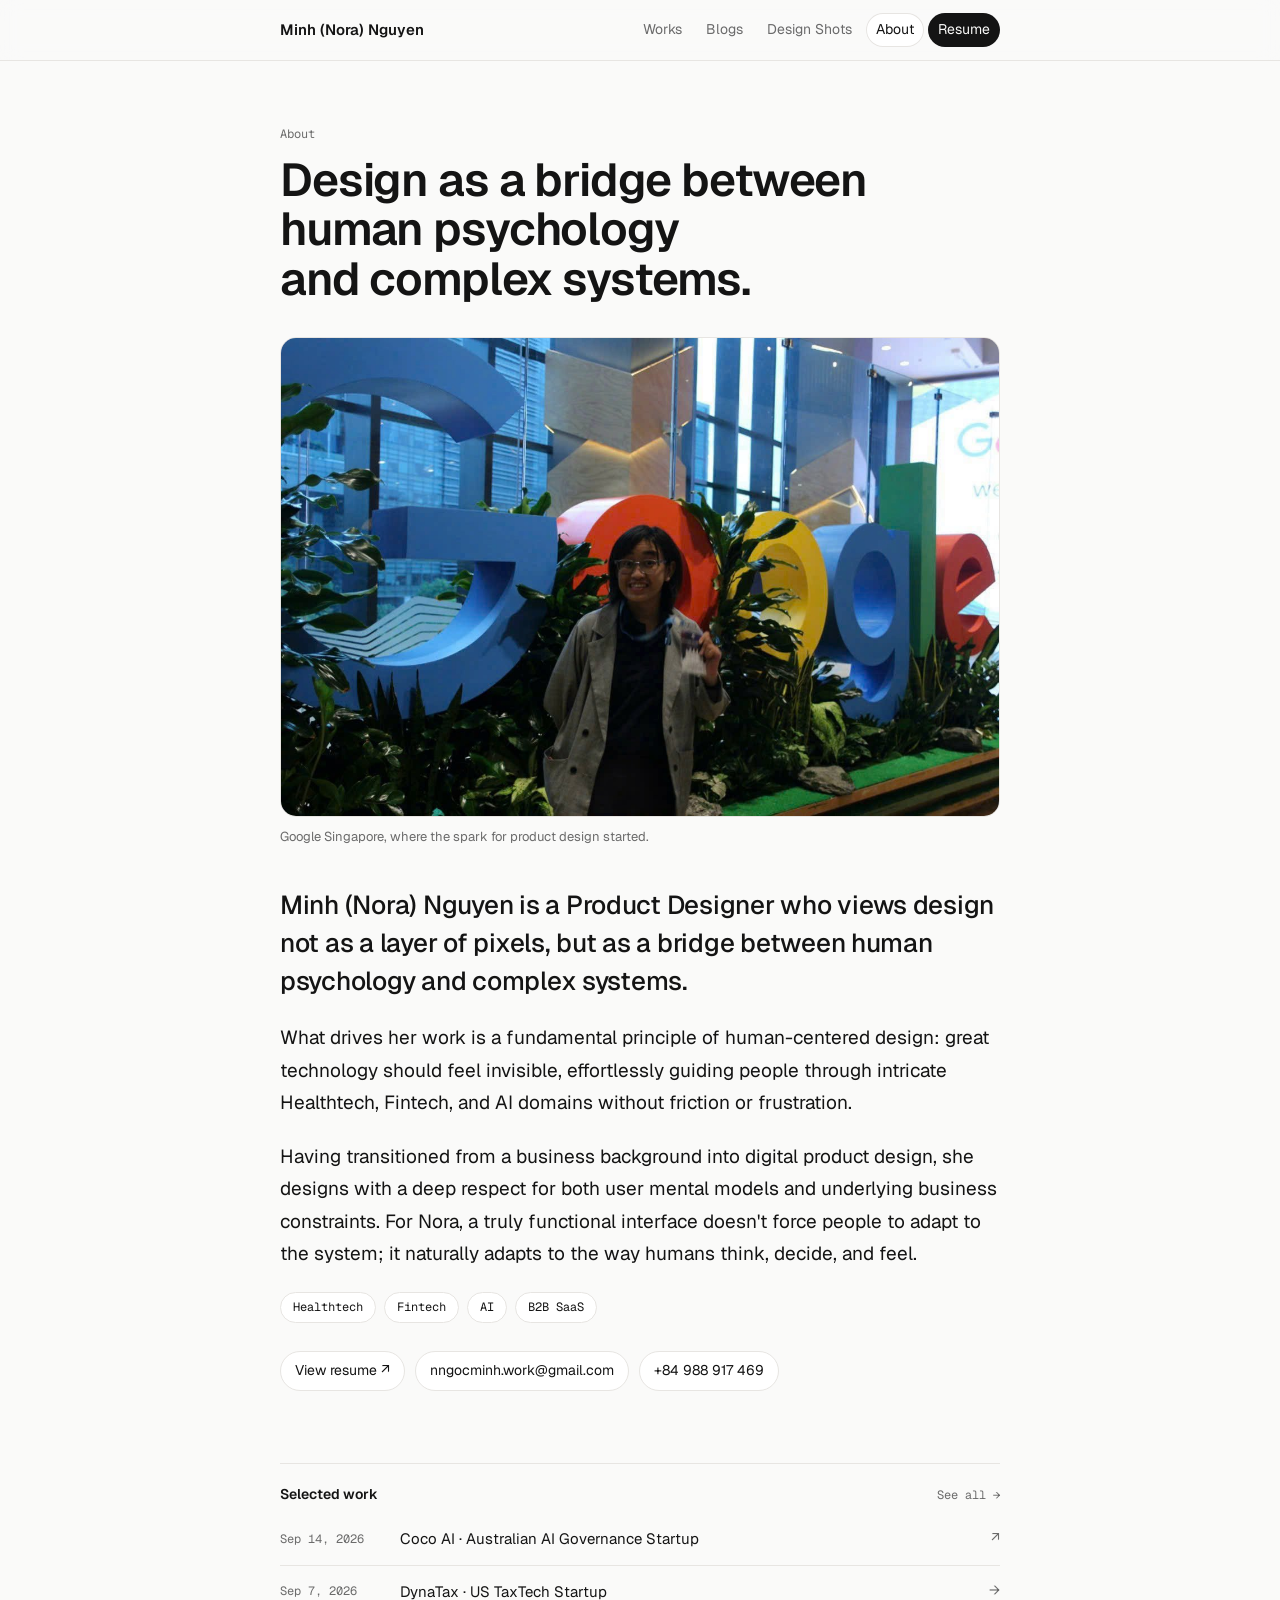
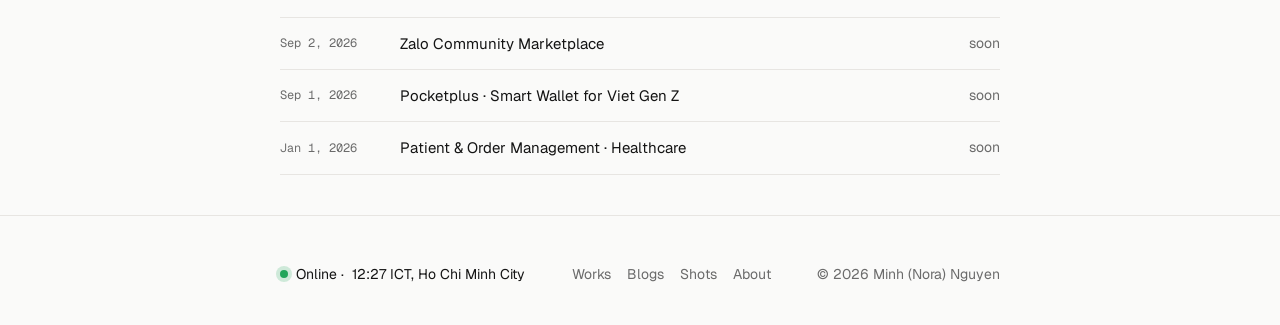
==== about/index.html @ e56a2ab0 "Split into Works, Blogs, Design Shots and About pages; add resume link Co-Authored-By: Claude Opus 5" ====
<!DOCTYPE html>
<html lang="en">
<head>
<meta charset="utf-8">
<meta name="viewport" content="width=device-width, initial-scale=1">
<title>About · Minh (Nora) Nguyen</title>
<meta name="description" content="About Minh (Nora) Nguyen, a Product Designer working across Healthtech, Fintech and AI.">
<link rel="preconnect" href="https://fonts.googleapis.com">
<link rel="preconnect" href="https://fonts.gstatic.com" crossorigin>
<link href="https://fonts.googleapis.com/css2?family=Geist:wght@400;500;600;700&family=Geist+Mono:wght@400;500&display=swap" rel="stylesheet">
<link rel="stylesheet" href="/assets/site.css">
</head>
<body>

<nav class="nav" aria-label="Main">
  <div class="col">
    <a class="brand" href="/">Minh (Nora) Nguyen</a>
    <div class="links">
      <a href="/">Works</a>
      <a href="/blog/">Blogs</a>
      <a class="hide-sm" href="/shots/">Design Shots</a>
      <a href="/about/" aria-current="page">About</a>
      <a class="cta" href="https://drive.google.com/file/d/1_ww6E40H3_KcrLkHbAdf2a5OAnSM7kxY/view" target="_blank" rel="noopener">Resume</a>
    </div>
  </div>
</nav>

<main class="col">
  <header class="page-head">
    <p class="eyebrow">About</p>
    <h1>Design as a bridge between human psychology and complex systems.</h1>
  </header>
  <figure class="about-photo">
    <img src="/about/nora-google-singapore.jpg" width="1280" height="853" alt="Nora smiling in front of the colorful Google letters at the Google office in Singapore">
    <figcaption>Google Singapore, where the spark for product design started.</figcaption>
  </figure>
  <div class="about-body">
    <p class="lead">Minh (Nora) Nguyen is a Product Designer who views design not as a layer of pixels, but as a bridge between human psychology and complex systems.</p>
    <p>What drives her work is a fundamental principle of human-centered design: great technology should feel invisible, effortlessly guiding people through intricate Healthtech, Fintech, and AI domains without friction or frustration.</p>
    <p>Having transitioned from a business background into digital product design, she designs with a deep respect for both user mental models and underlying business constraints. For Nora, a truly functional interface doesn't force people to adapt to the system; it naturally adapts to the way humans think, decide, and feel.</p>
    <div class="domains" aria-label="Domains"><span>Healthtech</span><span>Fintech</span><span>AI</span><span>B2B SaaS</span></div>
    <div class="contact">
      <a href="https://drive.google.com/file/d/1_ww6E40H3_KcrLkHbAdf2a5OAnSM7kxY/view" target="_blank" rel="noopener">View resume ↗</a>
      <a href="mailto:nngocminh.work@gmail.com">nngocminh.work@gmail.com</a>
      <a href="tel:+84988917469">+84 988 917 469</a>
    </div>
  </div>
  <section class="more" aria-labelledby="more-title">
    <div class="feed-head"><h2 id="more-title">Selected work</h2><span><a href="/">See all →</a></span></div>
    <ul class="mini">
      <li><a href="https://trustcoco.ai" rel="noopener"><span class="d">Sep 14, 2026</span><span class="t">Coco AI · Australian AI Governance Startup</span><span class="arrow">↗</span></a></li>
      <li><a href="/dynatax/"><span class="d">Sep 7, 2026</span><span class="t">DynaTax · US TaxTech Startup</span><span class="arrow">→</span></a></li>
      <li><div class="nolink"><span class="d">Sep 2, 2026</span><span class="t">Zalo Community Marketplace</span><span class="arrow">soon</span></div></li>
      <li><div class="nolink"><span class="d">Sep 1, 2026</span><span class="t">Pocketplus · Smart Wallet for Viet Gen Z</span><span class="arrow">soon</span></div></li>
      <li><div class="nolink"><span class="d">Jan 1, 2026</span><span class="t">Patient &amp; Order Management · Healthcare</span><span class="arrow">soon</span></div></li>
    </ul>
  </section>
</main>

<footer>
  <div class="col">
    <span class="status"><i aria-hidden="true"></i>Online · <span id="clock">Ho Chi Minh City</span></span>
    <div class="flinks"><a href="/">Works</a><a href="/blog/">Blogs</a><a href="/shots/">Shots</a><a href="/about/">About</a></div>
    <span>© 2026 Minh (Nora) Nguyen</span>
  </div>
</footer>

<script>
(function(){
  var el=document.getElementById('clock');
  function tick(){
    try{
      var t=new Intl.DateTimeFormat('en-GB',{hour:'2-digit',minute:'2-digit',timeZone:'Asia/Ho_Chi_Minh'}).format(new Date());
      el.textContent=t+' ICT, Ho Chi Minh City';
    }catch(e){}
  }
  tick();setInterval(tick,30000);
})();
</script>
</body>
</html>
---- assets/site.css ----
:root{
  /* Timeline feed: one narrow column, dates in a mono rail, big thumbnails */
  --bg:#fafaf9;
  --surface:#ffffff;
  --ink:#141414;
  --muted:#6b6b6b;
  --line:#e7e5e2;
  --accent:#d0342c;
  --font-body:"Geist", "Segoe UI", system-ui, sans-serif;
  --font-mono:"Geist Mono", ui-monospace, "SFMono-Regular", monospace;
  color-scheme:light;
}
@media (prefers-color-scheme:dark){
  :root:not([data-theme="light"]){--bg:#111111;--surface:#191919;--ink:#f2f2f0;--muted:#9a9a96;--line:#2a2a28;--accent:#ff5a4f;color-scheme:dark}
}
:root[data-theme="dark"]{--bg:#111111;--surface:#191919;--ink:#f2f2f0;--muted:#9a9a96;--line:#2a2a28;--accent:#ff5a4f;color-scheme:dark}

*{box-sizing:border-box}
body{margin:0;background:var(--bg);color:var(--ink);font-family:var(--font-body);font-size:16px;line-height:1.55;-webkit-font-smoothing:antialiased}
a{color:inherit;text-decoration:none}
a:focus-visible{outline:2px solid var(--accent);outline-offset:3px;border-radius:4px}
img{max-width:100%;display:block}
.col{width:min(720px,100% - 32px);margin-inline:auto}

/* Nav */
.nav{position:sticky;top:0;z-index:5;background:color-mix(in srgb,var(--bg) 85%,transparent);backdrop-filter:blur(10px);border-bottom:1px solid var(--line)}
.nav .col{display:flex;align-items:center;justify-content:space-between;gap:16px;height:60px}
.brand{font-weight:600;font-size:15px}
.links{display:flex;gap:4px;flex-wrap:wrap}
.links a{font-size:14px;color:var(--muted);padding:6px 10px;border-radius:999px}
.links a:hover{color:var(--ink);background:var(--surface)}
.links a.cta{color:var(--bg);background:var(--ink)}
.soon{font-family:var(--font-mono);font-size:10px;color:var(--muted);margin-left:4px}

/* Intro */
.intro{padding:72px 0 48px}
.avatar{width:72px;height:72px;border-radius:50%;background:radial-gradient(circle at 35% 35%,#ff7a6e,var(--accent) 55%,#5a0f0b);display:grid;place-items:center;color:#fff;font-weight:600;font-size:22px;margin-bottom:24px}
.intro h1{font-size:15px;font-weight:500;color:var(--muted);margin:0 0 10px}
.intro .tagline{font-size:clamp(30px,5vw,46px);line-height:1.08;font-weight:600;letter-spacing:-0.025em;margin:0;text-wrap:balance}
.intro .tagline em{font-style:normal;color:var(--accent)}
.contact{display:flex;flex-wrap:wrap;gap:10px;margin-top:28px}
.contact a{display:inline-flex;align-items:center;gap:8px;font-size:14px;border:1px solid var(--line);background:var(--surface);padding:8px 14px;border-radius:999px}
.contact a:hover{border-color:var(--ink)}

/* Feed */
.feed-head{display:flex;justify-content:space-between;align-items:baseline;border-top:1px solid var(--line);padding-top:20px;margin-bottom:8px}
.feed-head h2{font-size:14px;font-weight:600;margin:0}
.feed-head span{font-family:var(--font-mono);font-size:12px;color:var(--muted)}
.entry{display:grid;grid-template-columns:96px 1fr;gap:24px;padding:28px 0;border-bottom:1px solid var(--line)}
.date{font-family:var(--font-mono);font-size:12px;color:var(--muted);padding-top:3px;font-variant-numeric:tabular-nums}
.entry h3{font-size:19px;font-weight:600;letter-spacing:-0.01em;margin:0 0 6px;text-wrap:balance}
.entry .desc{color:var(--muted);font-size:15px;margin:0 0 16px}
.thumb{display:block;border-radius:14px;overflow:hidden;border:1px solid var(--line);background:var(--surface);aspect-ratio:16/9;transition:transform .25s ease}
.thumb img{width:100%;height:100%;object-fit:cover;object-position:center}
.thumb.fit{background:#fefdfc}
.thumb.fit img{object-fit:contain}
a.thumb:hover{transform:translateY(-3px)}
.row{display:flex;flex-wrap:wrap;align-items:center;justify-content:space-between;gap:10px;margin-top:14px}
.tags{display:flex;flex-wrap:wrap;gap:6px}
.tags span{font-family:var(--font-mono);font-size:11.5px;color:var(--muted);background:var(--surface);border:1px solid var(--line);padding:3px 9px;border-radius:999px}
.go{font-size:14px;font-weight:500;display:inline-flex;align-items:center;gap:6px}
.go:hover{color:var(--accent)}
.go.off{color:var(--muted);font-weight:400}

/* Blogs */
.blogs{padding-top:56px}
.post{display:grid;grid-template-columns:96px 1fr;gap:24px;padding:28px 0;border-bottom:1px solid var(--line)}
.post-body{display:grid;grid-template-columns:1fr 200px;gap:24px;align-items:start}
.post h3{font-size:19px;font-weight:600;letter-spacing:-0.01em;margin:0 0 6px;text-wrap:balance}
.post img{width:200px;height:auto;aspect-ratio:3/2;object-fit:cover;border-radius:10px;border:1px solid var(--line);transition:transform .25s ease}
.post:hover img{transform:translateY(-3px)}
.post:hover .go{color:var(--accent)}
@media (max-width:560px){.post{grid-template-columns:1fr;gap:8px}.post-body{grid-template-columns:1fr}.post img{width:100%}}

/* About */
.about{padding:64px 0 24px}
.about h2{font-size:14px;font-weight:600;margin:0 0 12px}
.about p{font-size:18px;margin:0;max-width:60ch;text-wrap:pretty}

/* Footer */
footer{padding:48px 0 40px;margin-top:40px;border-top:1px solid var(--line);font-size:14px;color:var(--muted)}
footer .col{display:flex;flex-wrap:wrap;justify-content:space-between;gap:16px}
.status{display:inline-flex;align-items:center;gap:8px;color:var(--ink)}
.status i{width:8px;height:8px;border-radius:50%;background:#22a55a;box-shadow:0 0 0 4px color-mix(in srgb,#22a55a 20%,transparent)}
.flinks{display:flex;gap:16px}
.flinks a:hover{color:var(--ink)}

@media (max-width:560px){
  .links .hide-sm{display:none}
  .entry{grid-template-columns:1fr;gap:8px}
}
@media (prefers-reduced-motion:reduce){*{transition:none!important}}

/* Active nav item */
.links a[aria-current="page"]{color:var(--ink);background:var(--surface);box-shadow:inset 0 0 0 1px var(--line)}

/* Page header (Blogs, About) */
.page-head{padding:64px 0 32px}
.page-head .eyebrow{font-family:var(--font-mono);font-size:12px;color:var(--muted);margin:0 0 12px}
.page-head h1{font-size:clamp(32px,5vw,46px);line-height:1.08;font-weight:600;letter-spacing:-0.025em;margin:0;text-wrap:balance}

/* About page */
.about-photo{margin:0 0 40px}
.about-photo img{width:100%;height:auto;border-radius:16px;border:1px solid var(--line)}
.about-photo figcaption{font-size:13px;color:var(--muted);margin-top:10px}
.about-body p{font-size:19px;line-height:1.7;margin:0 0 22px;max-width:62ch;text-wrap:pretty}
.about-body .lead{font-size:clamp(22px,3vw,26px);line-height:1.45;font-weight:500;letter-spacing:-0.01em}
.domains{display:flex;flex-wrap:wrap;gap:8px;margin:8px 0 0}
.domains span{font-family:var(--font-mono);font-size:12px;border:1px solid var(--line);background:var(--surface);padding:5px 12px;border-radius:999px}

/* Secondary: compact work list on Blogs/About */
.more{margin-top:72px}
.mini{list-style:none;margin:0;padding:0}
.mini li{border-bottom:1px solid var(--line)}
.mini a,.mini .nolink{display:grid;grid-template-columns:96px 1fr auto;gap:24px;align-items:center;padding:14px 0;font-size:15px}
.mini .d{font-family:var(--font-mono);font-size:12px;color:var(--muted)}
.mini .arrow{color:var(--muted);font-size:14px}
.mini a:hover .t{color:var(--accent)}
@media (max-width:560px){.mini a,.mini .nolink{grid-template-columns:1fr auto;gap:12px}.mini .d{display:none}}

/* Design Shots: wide 2-column masonry, images at natural ratio */
.wide-col{width:min(1180px,100% - 32px);margin-inline:auto}
.shots{display:grid;grid-template-columns:1fr 1fr;gap:18px;align-items:start;padding-bottom:24px}
.shot{display:block;border-radius:16px;overflow:hidden;border:1px solid var(--line);background:var(--surface);position:relative}
.shot img{width:100%;height:auto;transition:transform .35s ease}
a.shot:hover img{transform:scale(1.015)}
.shot .label{position:absolute;left:12px;bottom:12px;font-size:13px;font-weight:500;background:rgba(20,20,20,.78);color:#fff;padding:6px 12px;border-radius:999px;opacity:0;transform:translateY(4px);transition:opacity .2s ease,transform .2s ease}
.shot:hover .label,.shot:focus-visible .label{opacity:1;transform:none}
@media (max-width:640px){.shots{grid-template-columns:1fr}}
.wide-col .shots{padding-top:32px}
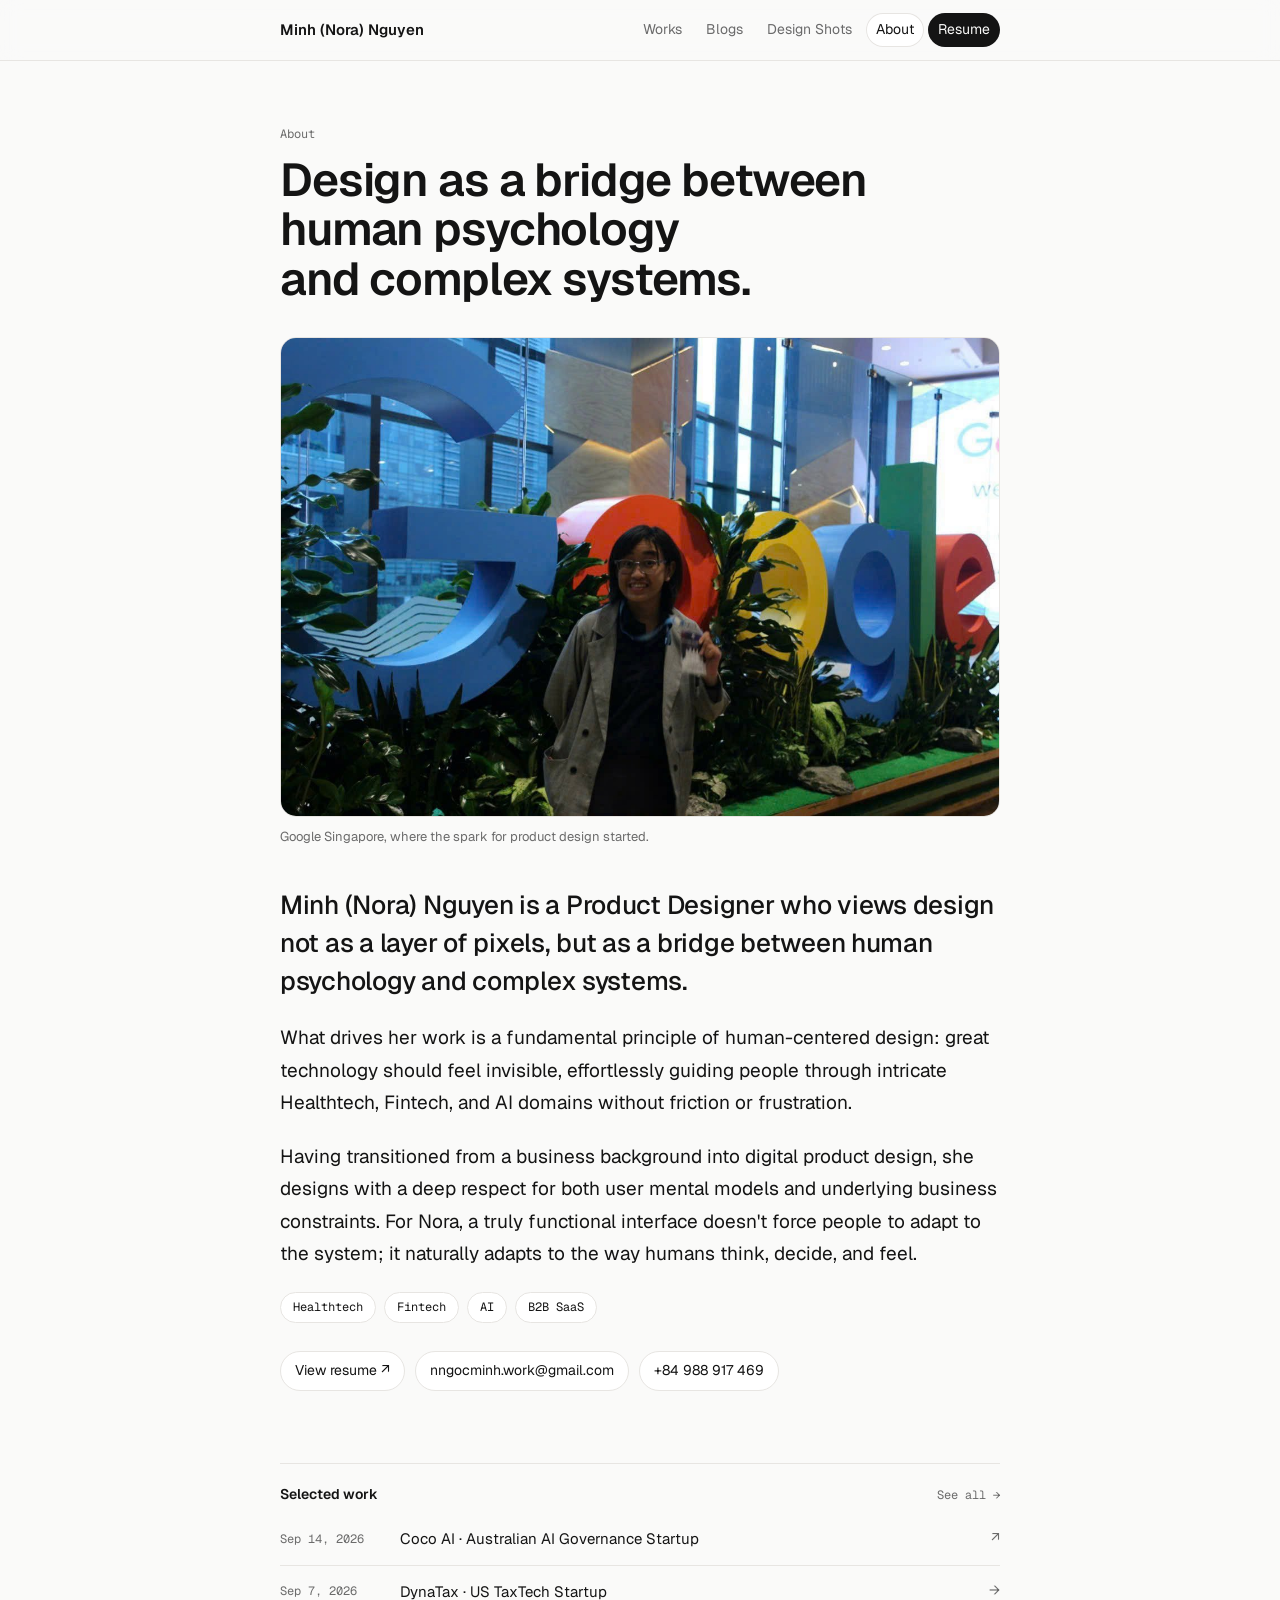
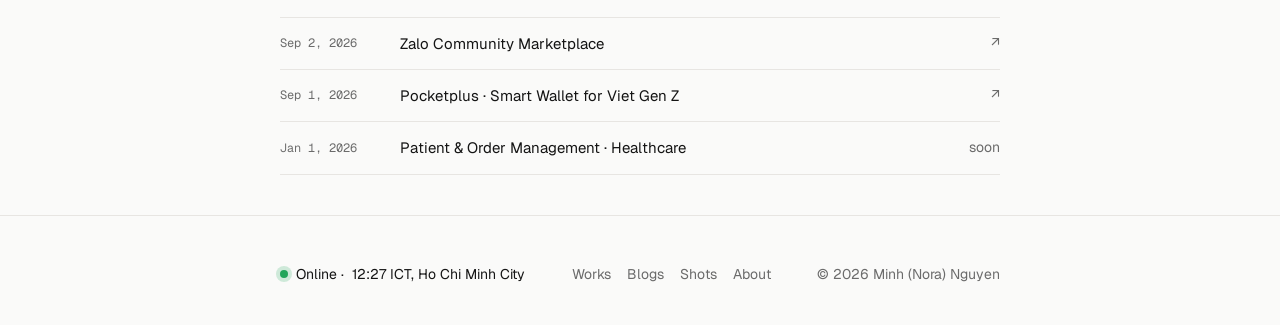
==== commit e805b47c: "Link Zalo and Pocketplus case studies Co-Authored-By: Claude Opus 5.5 <noreply@anthropic.com> Claude" ====
--- a/about/index.html
+++ b/about/index.html
@@ -50,8 +50,8 @@
     <ul class="mini">
       <li><a href="https://trustcoco.ai" rel="noopener"><span class="d">Sep 14, 2026</span><span class="t">Coco AI · Australian AI Governance Startup</span><span class="arrow">↗</span></a></li>
       <li><a href="/dynatax/"><span class="d">Sep 7, 2026</span><span class="t">DynaTax · US TaxTech Startup</span><span class="arrow">→</span></a></li>
-      <li><div class="nolink"><span class="d">Sep 2, 2026</span><span class="t">Zalo Community Marketplace</span><span class="arrow">soon</span></div></li>
-      <li><div class="nolink"><span class="d">Sep 1, 2026</span><span class="t">Pocketplus · Smart Wallet for Viet Gen Z</span><span class="arrow">soon</span></div></li>
+      <li><a href="https://zalouxcase.figweb.site/" rel="noopener"><span class="d">Sep 2, 2026</span><span class="t">Zalo Community Marketplace</span><span class="arrow">↗</span></a></li>
+      <li><a href="https://digitalwallet-minhnguyen.figweb.site/" rel="noopener"><span class="d">Sep 1, 2026</span><span class="t">Pocketplus · Smart Wallet for Viet Gen Z</span><span class="arrow">↗</span></a></li>
       <li><div class="nolink"><span class="d">Jan 1, 2026</span><span class="t">Patient &amp; Order Management · Healthcare</span><span class="arrow">soon</span></div></li>
     </ul>
   </section>
--- a/assets/site.css
+++ b/assets/site.css
@@ -51,9 +51,9 @@
 .entry h3{font-size:19px;font-weight:600;letter-spacing:-0.01em;margin:0 0 6px;text-wrap:balance}
 .entry .desc{color:var(--muted);font-size:15px;margin:0 0 16px}
 .thumb{display:block;border-radius:14px;overflow:hidden;border:1px solid var(--line);background:var(--surface);aspect-ratio:16/9;transition:transform .25s ease}
-.thumb img{width:100%;height:100%;object-fit:cover;object-position:center}
+.thumb img,.thumb video{display:block;width:100%;height:100%;object-fit:cover;object-position:center}
 .thumb.fit{background:#fefdfc}
-.thumb.fit img{object-fit:contain}
+.thumb.fit img,.thumb.fit video{object-fit:contain}
 a.thumb:hover{transform:translateY(-3px)}
 .row{display:flex;flex-wrap:wrap;align-items:center;justify-content:space-between;gap:10px;margin-top:14px}
 .tags{display:flex;flex-wrap:wrap;gap:6px}
@@ -122,8 +122,8 @@
 .wide-col{width:min(1180px,100% - 32px);margin-inline:auto}
 .shots{display:grid;grid-template-columns:1fr 1fr;gap:18px;align-items:start;padding-bottom:24px}
 .shot{display:block;border-radius:16px;overflow:hidden;border:1px solid var(--line);background:var(--surface);position:relative}
-.shot img{width:100%;height:auto;transition:transform .35s ease}
-a.shot:hover img{transform:scale(1.015)}
+.shot img,.shot video{display:block;width:100%;height:auto;transition:transform .35s ease}
+a.shot:hover img,a.shot:hover video{transform:scale(1.015)}
 .shot .label{position:absolute;left:12px;bottom:12px;font-size:13px;font-weight:500;background:rgba(20,20,20,.78);color:#fff;padding:6px 12px;border-radius:999px;opacity:0;transform:translateY(4px);transition:opacity .2s ease,transform .2s ease}
 .shot:hover .label,.shot:focus-visible .label{opacity:1;transform:none}
 @media (max-width:640px){.shots{grid-template-columns:1fr}}
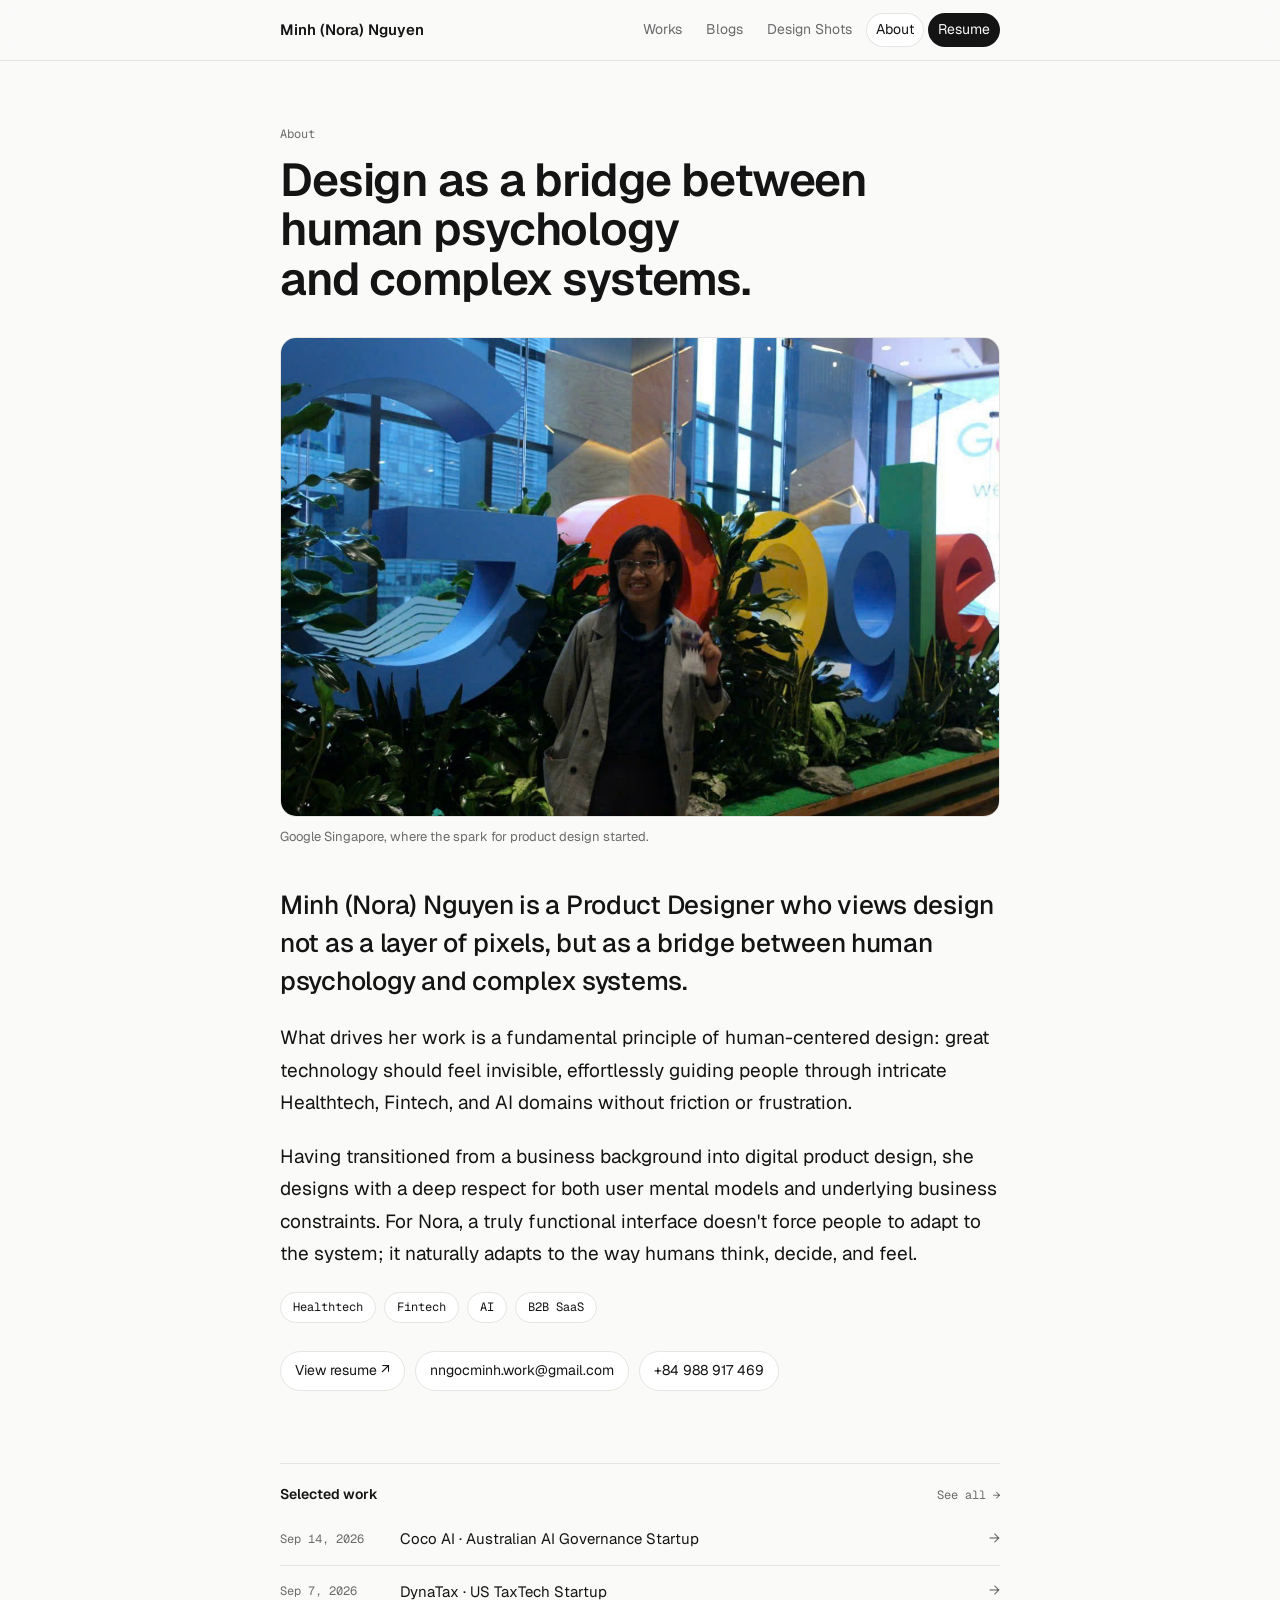
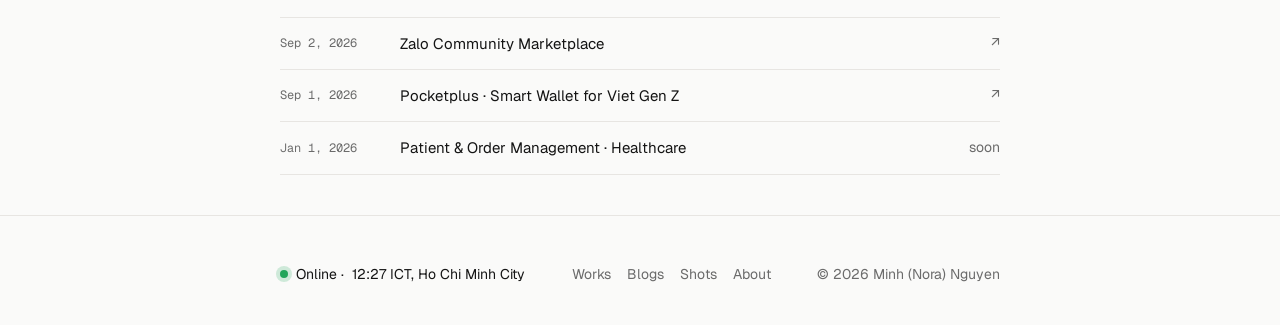
==== commit eae0de62: "Add Coco AI case study with product map and design system; link Coco across site Co-Authored-By: Cla" ====
--- a/about/index.html
+++ b/about/index.html
@@ -4,6 +4,8 @@
 <meta charset="utf-8">
 <meta name="viewport" content="width=device-width, initial-scale=1">
 <title>About · Minh (Nora) Nguyen</title>
+<link rel="icon" type="image/webp" href="https://framerusercontent.com/images/r7KOQmPMssjx5nrZ70GzcocD2E8.webp?width=64&amp;height=64">
+<link rel="apple-touch-icon" href="https://framerusercontent.com/images/r7KOQmPMssjx5nrZ70GzcocD2E8.webp?width=180&amp;height=180">
 <meta name="description" content="About Minh (Nora) Nguyen, a Product Designer working across Healthtech, Fintech and AI.">
 <link rel="preconnect" href="https://fonts.googleapis.com">
 <link rel="preconnect" href="https://fonts.gstatic.com" crossorigin>
@@ -48,7 +50,7 @@
   <section class="more" aria-labelledby="more-title">
     <div class="feed-head"><h2 id="more-title">Selected work</h2><span><a href="/">See all →</a></span></div>
     <ul class="mini">
-      <li><a href="https://trustcoco.ai" rel="noopener"><span class="d">Sep 14, 2026</span><span class="t">Coco AI · Australian AI Governance Startup</span><span class="arrow">↗</span></a></li>
+      <li><a href="/coco/"><span class="d">Sep 14, 2026</span><span class="t">Coco AI · Australian AI Governance Startup</span><span class="arrow">→</span></a></li>
       <li><a href="/dynatax/"><span class="d">Sep 7, 2026</span><span class="t">DynaTax · US TaxTech Startup</span><span class="arrow">→</span></a></li>
       <li><a href="https://zalouxcase.figweb.site/" rel="noopener"><span class="d">Sep 2, 2026</span><span class="t">Zalo Community Marketplace</span><span class="arrow">↗</span></a></li>
       <li><a href="https://digitalwallet-minhnguyen.figweb.site/" rel="noopener"><span class="d">Sep 1, 2026</span><span class="t">Pocketplus · Smart Wallet for Viet Gen Z</span><span class="arrow">↗</span></a></li>
--- a/assets/site.css
+++ b/assets/site.css
@@ -128,3 +128,72 @@
 .shot:hover .label,.shot:focus-visible .label{opacity:1;transform:none}
 @media (max-width:640px){.shots{grid-template-columns:1fr}}
 .wide-col .shots{padding-top:32px}
+
+/* Avatar photo */
+.avatar.photo{background:none;overflow:hidden;border:1px solid var(--line)}
+.avatar.photo img{width:100%;height:100%;object-fit:cover}
+
+/* Case study pages */
+.back{display:inline-flex;align-items:center;gap:6px;font-size:14px;color:var(--muted);margin-top:28px;padding:6px 12px 6px 10px;border:1px solid var(--line);border-radius:999px;background:var(--surface)}
+.back:hover{color:var(--ink);border-color:var(--ink)}
+.cs-wide{width:min(1040px,100% - 32px);margin-inline:auto}
+.cs-head{padding:28px 0 32px}
+.cs-head .lede{font-size:19px;color:var(--muted);margin:18px 0 0;max-width:60ch}
+.cs-meta{display:grid;grid-template-columns:repeat(4,minmax(0,1fr));gap:20px;margin:32px 0 0;padding:20px 0 0;border-top:1px solid var(--line)}
+.cs-meta dt{font-family:var(--font-mono);font-size:11px;color:var(--muted);text-transform:uppercase;letter-spacing:.06em;margin-bottom:4px}
+.cs-meta dd{margin:0;font-size:14px;line-height:1.45}
+.cs-cover{border-radius:16px;overflow:hidden;border:1px solid var(--line);margin:8px auto 0}
+.cs-cover img{width:100%;height:auto}
+.cs-sec{padding:72px 0 0}
+.cs-sec .num{font-family:var(--font-mono);font-size:12px;color:var(--muted);margin-bottom:10px}
+.cs-sec h2{font-size:clamp(24px,3.4vw,32px);line-height:1.15;font-weight:600;letter-spacing:-0.02em;margin:0 0 12px;text-wrap:balance}
+.cs-sec p{color:var(--muted);font-size:16.5px;margin:0 0 12px;max-width:62ch}
+.chips{display:flex;flex-wrap:wrap;gap:6px;margin-top:16px}
+.chips span{font-family:var(--font-mono);font-size:11.5px;color:var(--muted);background:var(--surface);border:1px solid var(--line);padding:3px 9px;border-radius:999px}
+.cs-cards{display:grid;grid-template-columns:repeat(3,minmax(0,1fr));gap:14px;margin-top:24px}
+.cs-card{background:var(--surface);border:1px solid var(--line);border-radius:14px;padding:20px}
+.cs-card .k{font-family:var(--font-mono);font-size:11px;color:var(--accent);margin-bottom:10px}
+.cs-card h3{font-size:16px;font-weight:600;margin:0 0 6px}
+.cs-card p{font-size:14.5px;margin:0}
+.cs-fig{margin:28px auto 0}
+.cs-fig .frame{border-radius:14px;overflow:hidden;border:1px solid var(--line);background:var(--surface);padding:clamp(10px,2.4vw,24px)}
+.cs-fig img{width:100%;height:auto;border-radius:8px}
+.cs-fig figcaption{font-size:13.5px;color:var(--muted);margin-top:10px}
+.cs-fig figcaption b{color:var(--ink);font-weight:600;margin-right:6px}
+.cs-feature{display:grid;grid-template-columns:260px 1fr;gap:32px;align-items:start;margin-top:40px}
+.cs-feature h3{font-size:17px;font-weight:600;margin:0 0 6px}
+.cs-feature p{font-size:15px}
+.cs-feature ul{margin:8px 0 0;padding-left:18px;color:var(--muted);font-size:14px}
+.cs-feature .cs-fig{margin:0}
+.cs-out{display:grid;grid-template-columns:repeat(3,minmax(0,1fr));gap:20px;margin-top:24px}
+.cs-out div{border-top:2px solid var(--ink);padding-top:14px}
+.cs-out h3{font-size:16px;font-weight:600;margin:0 0 6px}
+.cs-out p{font-size:14.5px;margin:0}
+.cs-end{display:flex;justify-content:space-between;flex-wrap:wrap;gap:12px;margin-top:72px;padding-top:24px;border-top:1px solid var(--line);font-size:15px;font-weight:500}
+.cs-end a:hover{color:var(--accent)}
+@media (max-width:760px){
+  .cs-meta{grid-template-columns:repeat(2,minmax(0,1fr))}
+  .cs-cards,.cs-out{grid-template-columns:1fr}
+  .cs-feature{grid-template-columns:1fr;gap:12px}
+}
+.cs-grid2{display:grid;grid-template-columns:1fr 1fr;gap:16px;margin-top:28px}
+.cs-grid2 .cs-fig{margin:0}
+.cs-split{display:grid;grid-template-columns:1fr 1fr;gap:14px;margin-top:24px}
+.cs-split .cs-card ul{margin:10px 0 0;padding-left:18px;color:var(--muted);font-size:14px}
+.cs-split .cs-card li{margin-bottom:4px}
+.cs-quote{margin:28px 0 0;padding:4px 0 4px 18px;border-left:3px solid var(--accent);font-size:19px;line-height:1.45;font-weight:500;letter-spacing:-0.01em;color:var(--ink);max-width:56ch}
+@media (max-width:760px){.cs-grid2,.cs-split{grid-template-columns:1fr}}
+
+/* Case study: two-level IA cards, 2-up figure grid */
+.cs-ia{display:grid;grid-template-columns:1fr 1fr;gap:14px;margin-top:24px}
+.cs-ia .lvl{background:var(--surface);border:1px solid var(--line);border-radius:14px;padding:20px}
+.cs-ia .where{font-family:var(--font-mono);font-size:11px;color:var(--accent);margin-bottom:8px}
+.cs-ia h3{font-size:17px;font-weight:600;margin:0 0 4px}
+.cs-ia .who{font-size:14px;color:var(--muted);margin:0 0 12px}
+.cs-ia ul{margin:0;padding:0;list-style:none;font-size:14.5px}
+.cs-ia li{padding:7px 0;border-top:1px solid var(--line)}
+.cs-ia li span{color:var(--muted)}
+.cs-grid2{display:grid;grid-template-columns:1fr 1fr;gap:16px;margin-top:28px;align-items:start}
+.cs-grid2 .cs-fig{margin:0}
+.cs-pull{margin:28px 0 0;padding:4px 0 4px 18px;border-left:3px solid var(--accent);font-size:19px;line-height:1.45;font-weight:500;color:var(--ink);max-width:56ch}
+@media (max-width:760px){.cs-ia,.cs-grid2{grid-template-columns:1fr}}
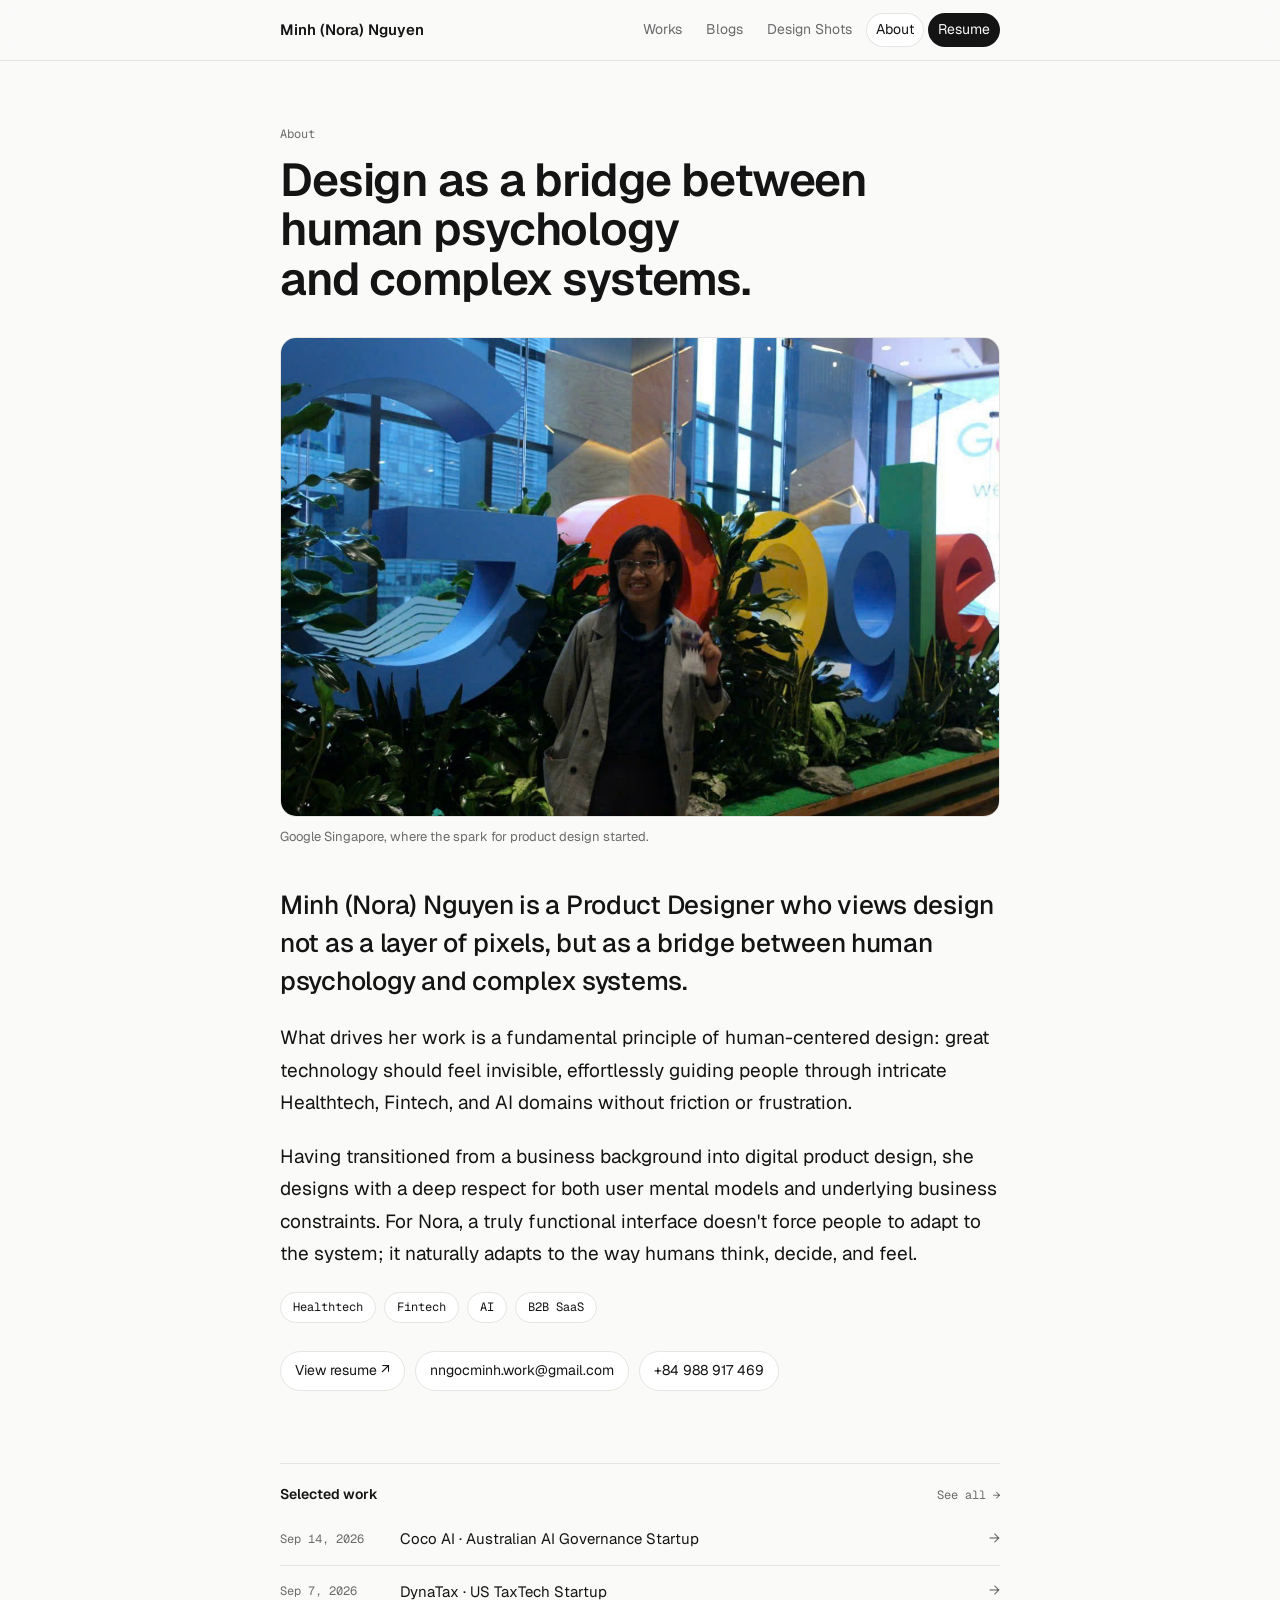
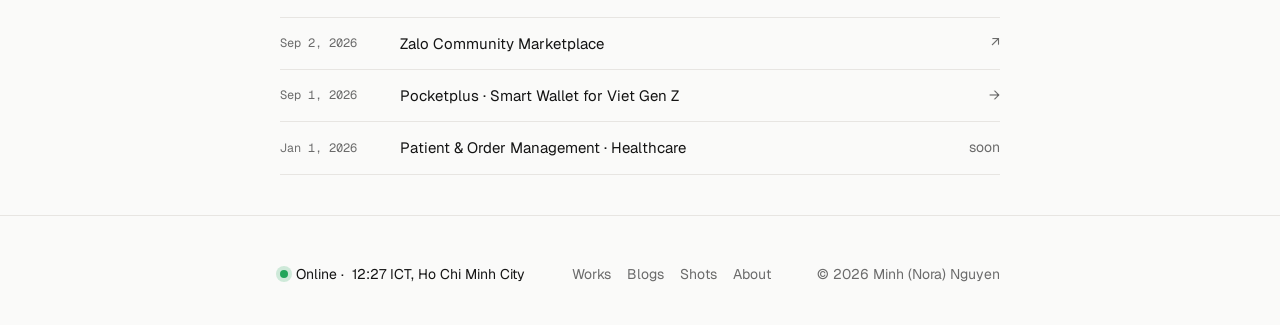
==== commit d3b1d7cb: "Add Pocketplus case study page and link it across the site Co-Authored-By: Claude Opus 5.5 <noreply@" ====
--- a/about/index.html
+++ b/about/index.html
@@ -53,7 +53,7 @@
       <li><a href="/coco/"><span class="d">Sep 14, 2026</span><span class="t">Coco AI · Australian AI Governance Startup</span><span class="arrow">→</span></a></li>
       <li><a href="/dynatax/"><span class="d">Sep 7, 2026</span><span class="t">DynaTax · US TaxTech Startup</span><span class="arrow">→</span></a></li>
       <li><a href="https://zalouxcase.figweb.site/" rel="noopener"><span class="d">Sep 2, 2026</span><span class="t">Zalo Community Marketplace</span><span class="arrow">↗</span></a></li>
-      <li><a href="https://digitalwallet-minhnguyen.figweb.site/" rel="noopener"><span class="d">Sep 1, 2026</span><span class="t">Pocketplus · Smart Wallet for Viet Gen Z</span><span class="arrow">↗</span></a></li>
+      <li><a href="/pocketplus/"><span class="d">Sep 1, 2026</span><span class="t">Pocketplus · Smart Wallet for Viet Gen Z</span><span class="arrow">→</span></a></li>
       <li><div class="nolink"><span class="d">Jan 1, 2026</span><span class="t">Patient &amp; Order Management · Healthcare</span><span class="arrow">soon</span></div></li>
     </ul>
   </section>
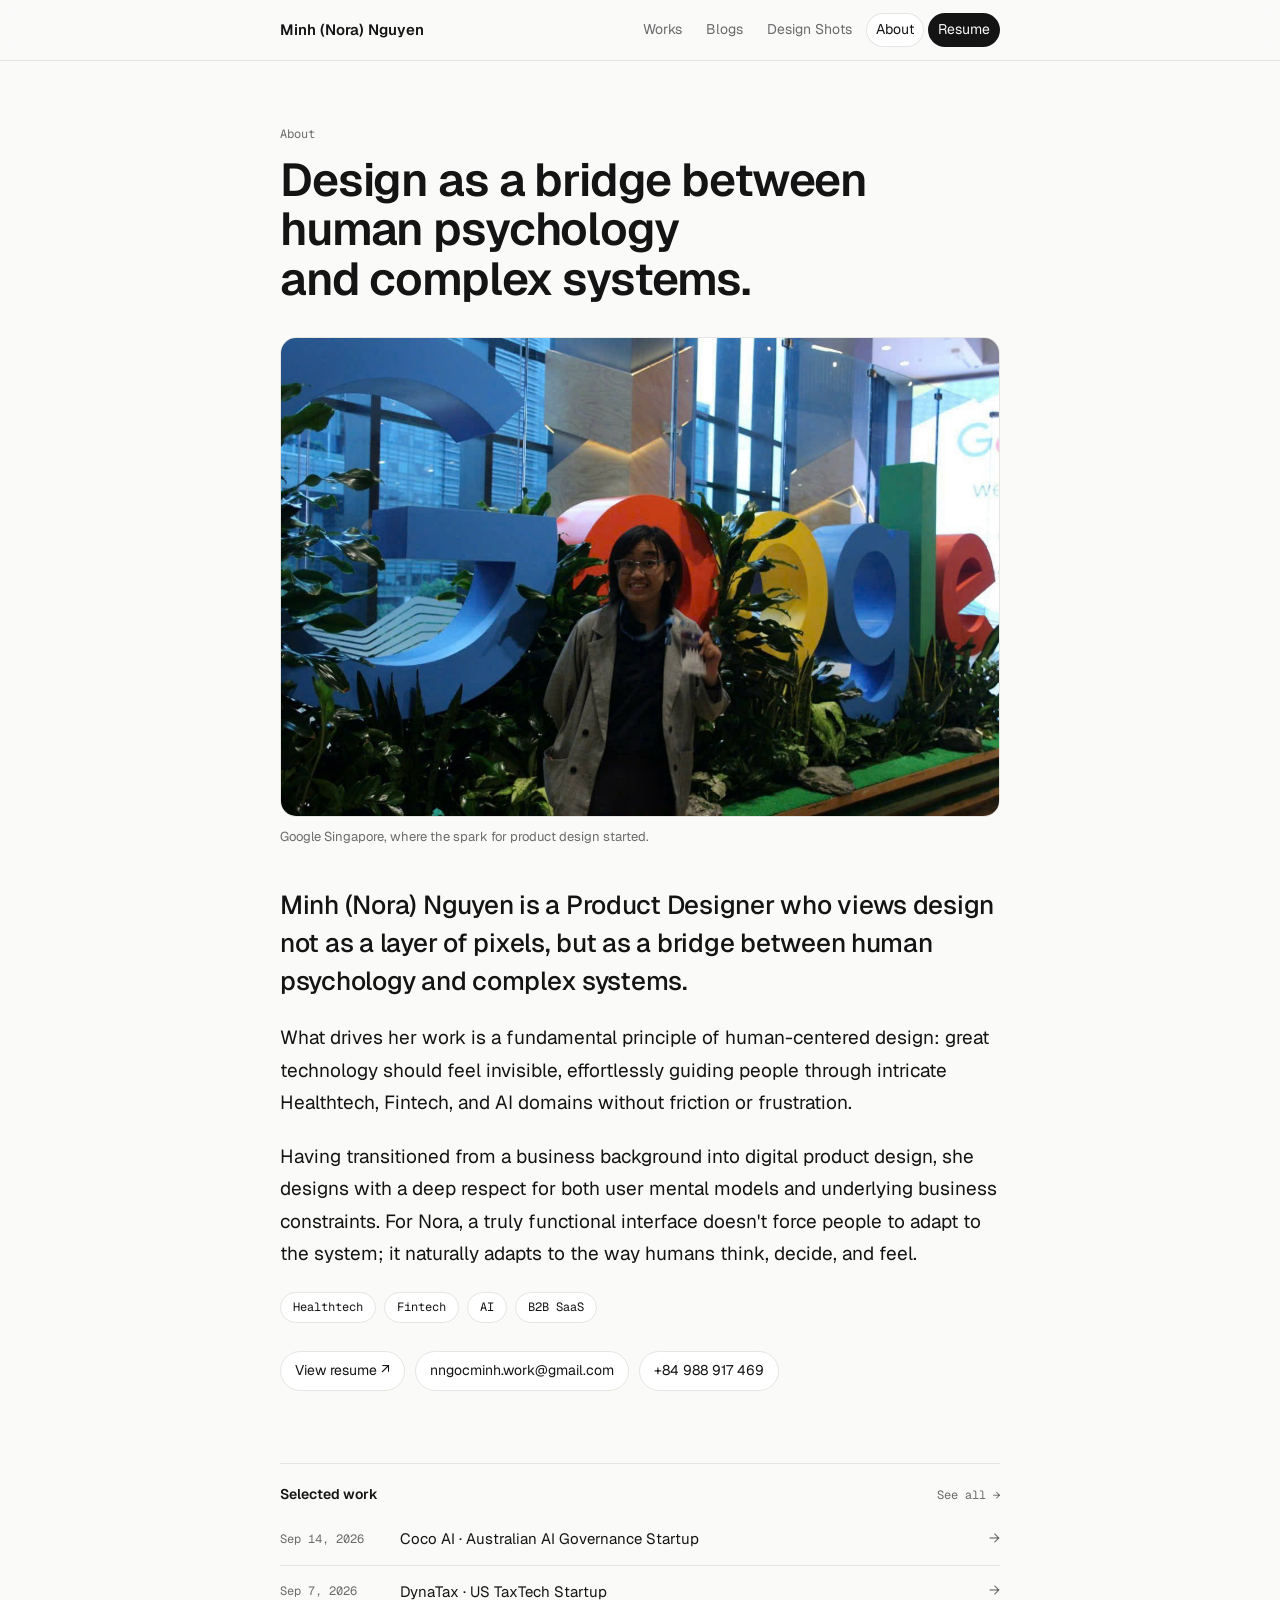
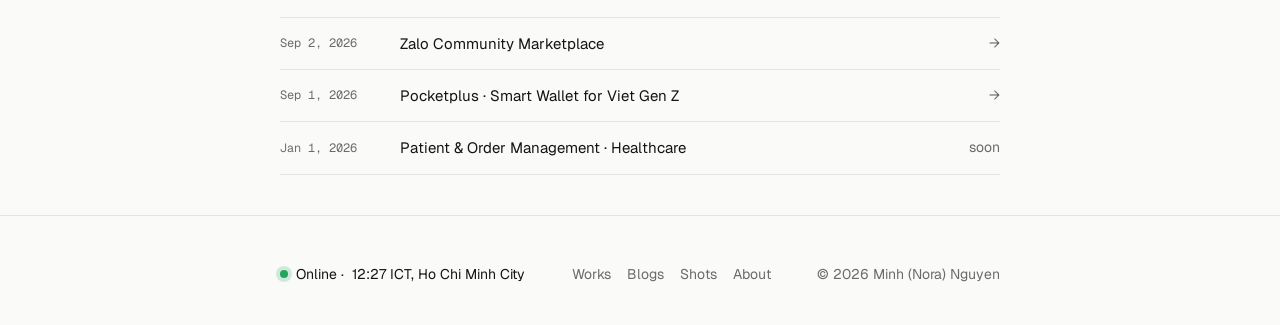
==== commit 50fa7036: "Add Zalo case study page with embedded Figma deck; link Zalo across the site Co-Authored-By: Claude " ====
--- a/about/index.html
+++ b/about/index.html
@@ -52,7 +52,7 @@
     <ul class="mini">
       <li><a href="/coco/"><span class="d">Sep 14, 2026</span><span class="t">Coco AI · Australian AI Governance Startup</span><span class="arrow">→</span></a></li>
       <li><a href="/dynatax/"><span class="d">Sep 7, 2026</span><span class="t">DynaTax · US TaxTech Startup</span><span class="arrow">→</span></a></li>
-      <li><a href="https://zalouxcase.figweb.site/" rel="noopener"><span class="d">Sep 2, 2026</span><span class="t">Zalo Community Marketplace</span><span class="arrow">↗</span></a></li>
+      <li><a href="/zalo/"><span class="d">Sep 2, 2026</span><span class="t">Zalo Community Marketplace</span><span class="arrow">→</span></a></li>
       <li><a href="/pocketplus/"><span class="d">Sep 1, 2026</span><span class="t">Pocketplus · Smart Wallet for Viet Gen Z</span><span class="arrow">→</span></a></li>
       <li><div class="nolink"><span class="d">Jan 1, 2026</span><span class="t">Patient &amp; Order Management · Healthcare</span><span class="arrow">soon</span></div></li>
     </ul>
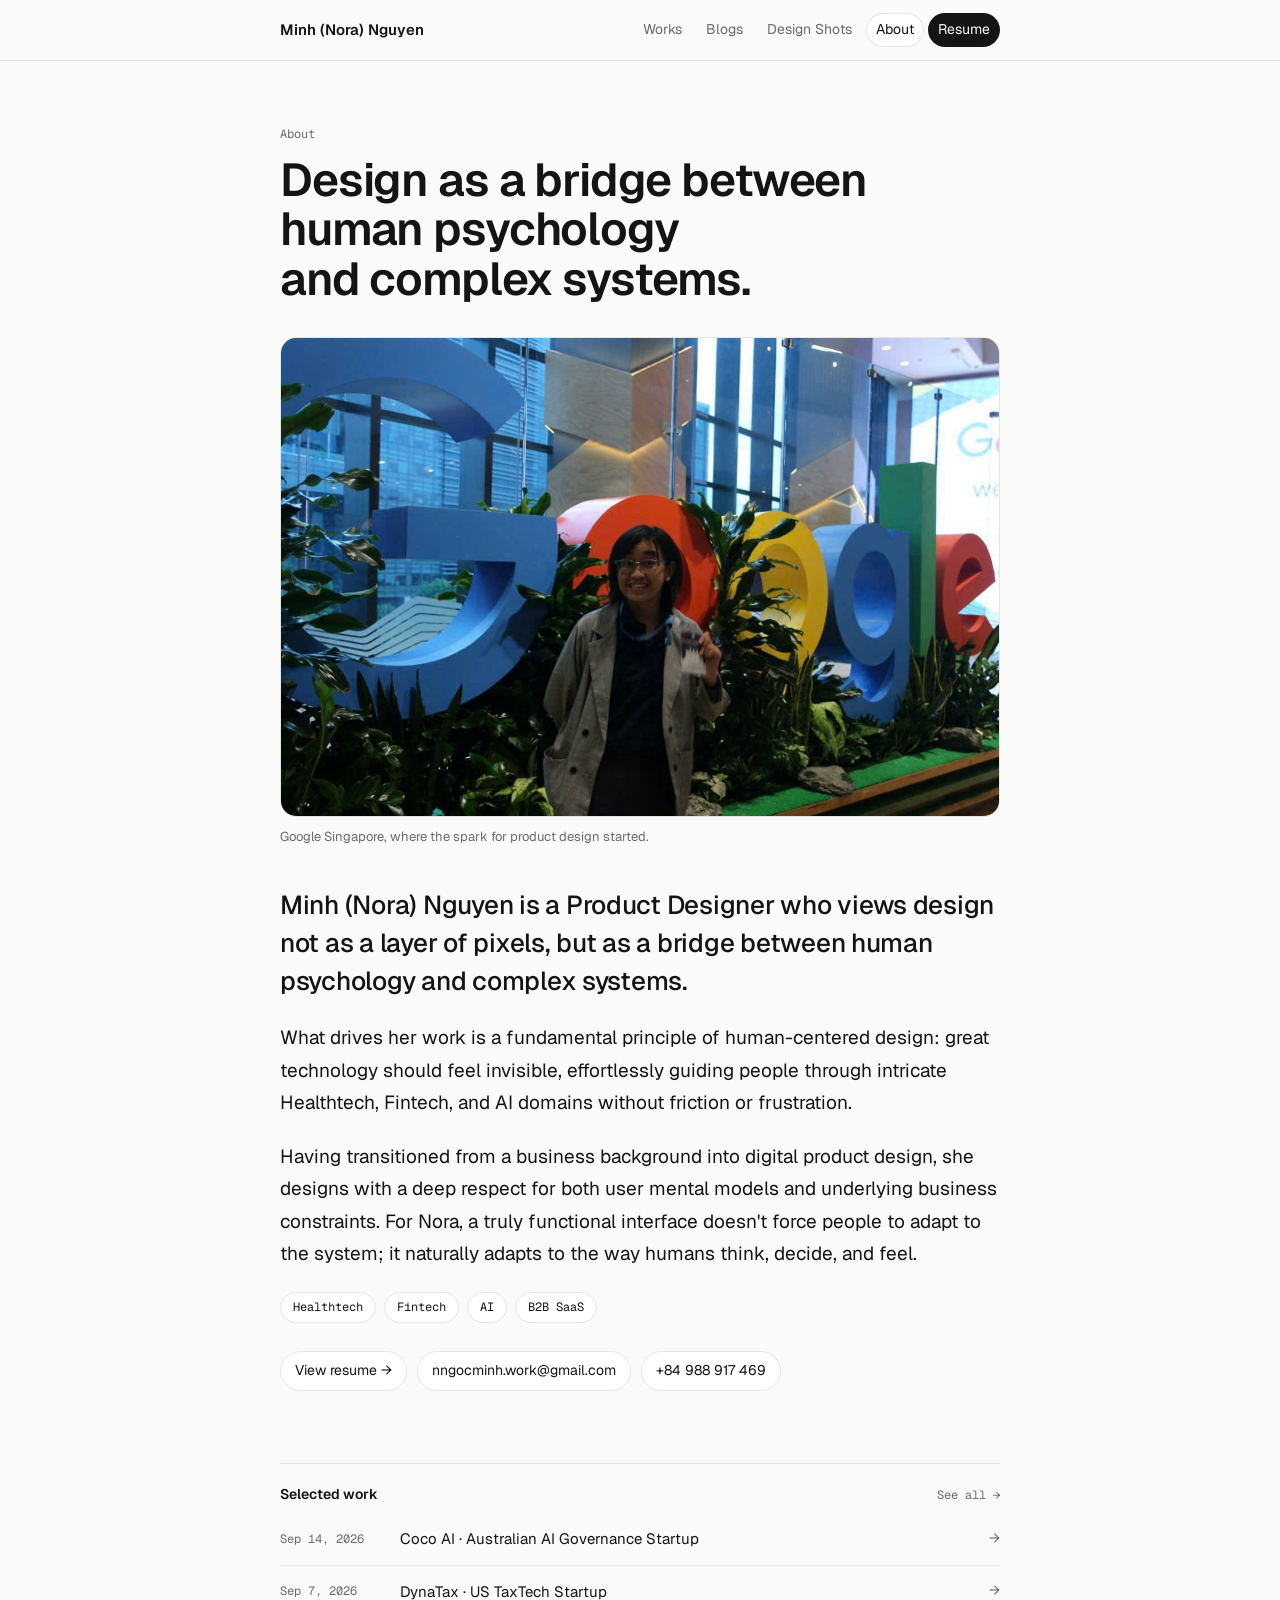
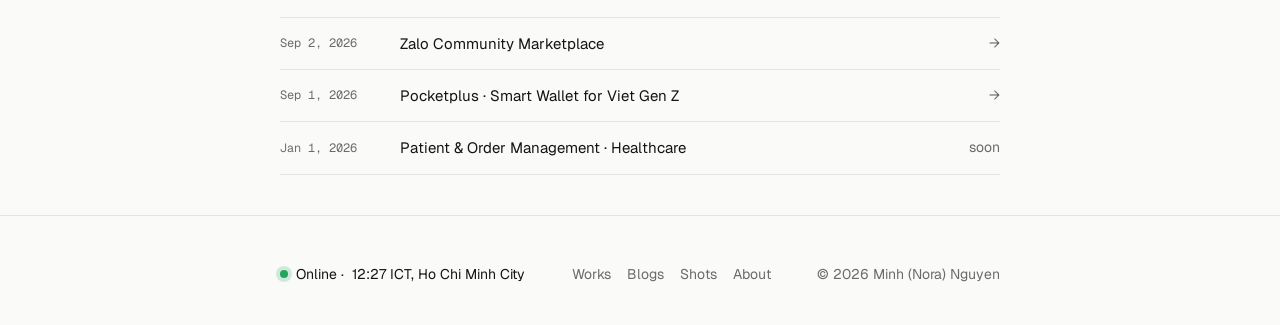
==== commit 241e850e: "Add resume page with PDF view and download; point Resume buttons to it Co-Authored-By: Claude Opus 5" ====
--- a/about/index.html
+++ b/about/index.html
@@ -22,7 +22,7 @@
       <a href="/blog/">Blogs</a>
       <a class="hide-sm" href="/shots/">Design Shots</a>
       <a href="/about/" aria-current="page">About</a>
-      <a class="cta" href="https://drive.google.com/file/d/1_ww6E40H3_KcrLkHbAdf2a5OAnSM7kxY/view" target="_blank" rel="noopener">Resume</a>
+      <a class="cta" href="/resume/">Resume</a>
     </div>
   </div>
 </nav>
@@ -42,7 +42,7 @@
     <p>Having transitioned from a business background into digital product design, she designs with a deep respect for both user mental models and underlying business constraints. For Nora, a truly functional interface doesn't force people to adapt to the system; it naturally adapts to the way humans think, decide, and feel.</p>
     <div class="domains" aria-label="Domains"><span>Healthtech</span><span>Fintech</span><span>AI</span><span>B2B SaaS</span></div>
     <div class="contact">
-      <a href="https://drive.google.com/file/d/1_ww6E40H3_KcrLkHbAdf2a5OAnSM7kxY/view" target="_blank" rel="noopener">View resume ↗</a>
+      <a href="/resume/">View resume →</a>
       <a href="mailto:nngocminh.work@gmail.com">nngocminh.work@gmail.com</a>
       <a href="tel:+84988917469">+84 988 917 469</a>
     </div>
